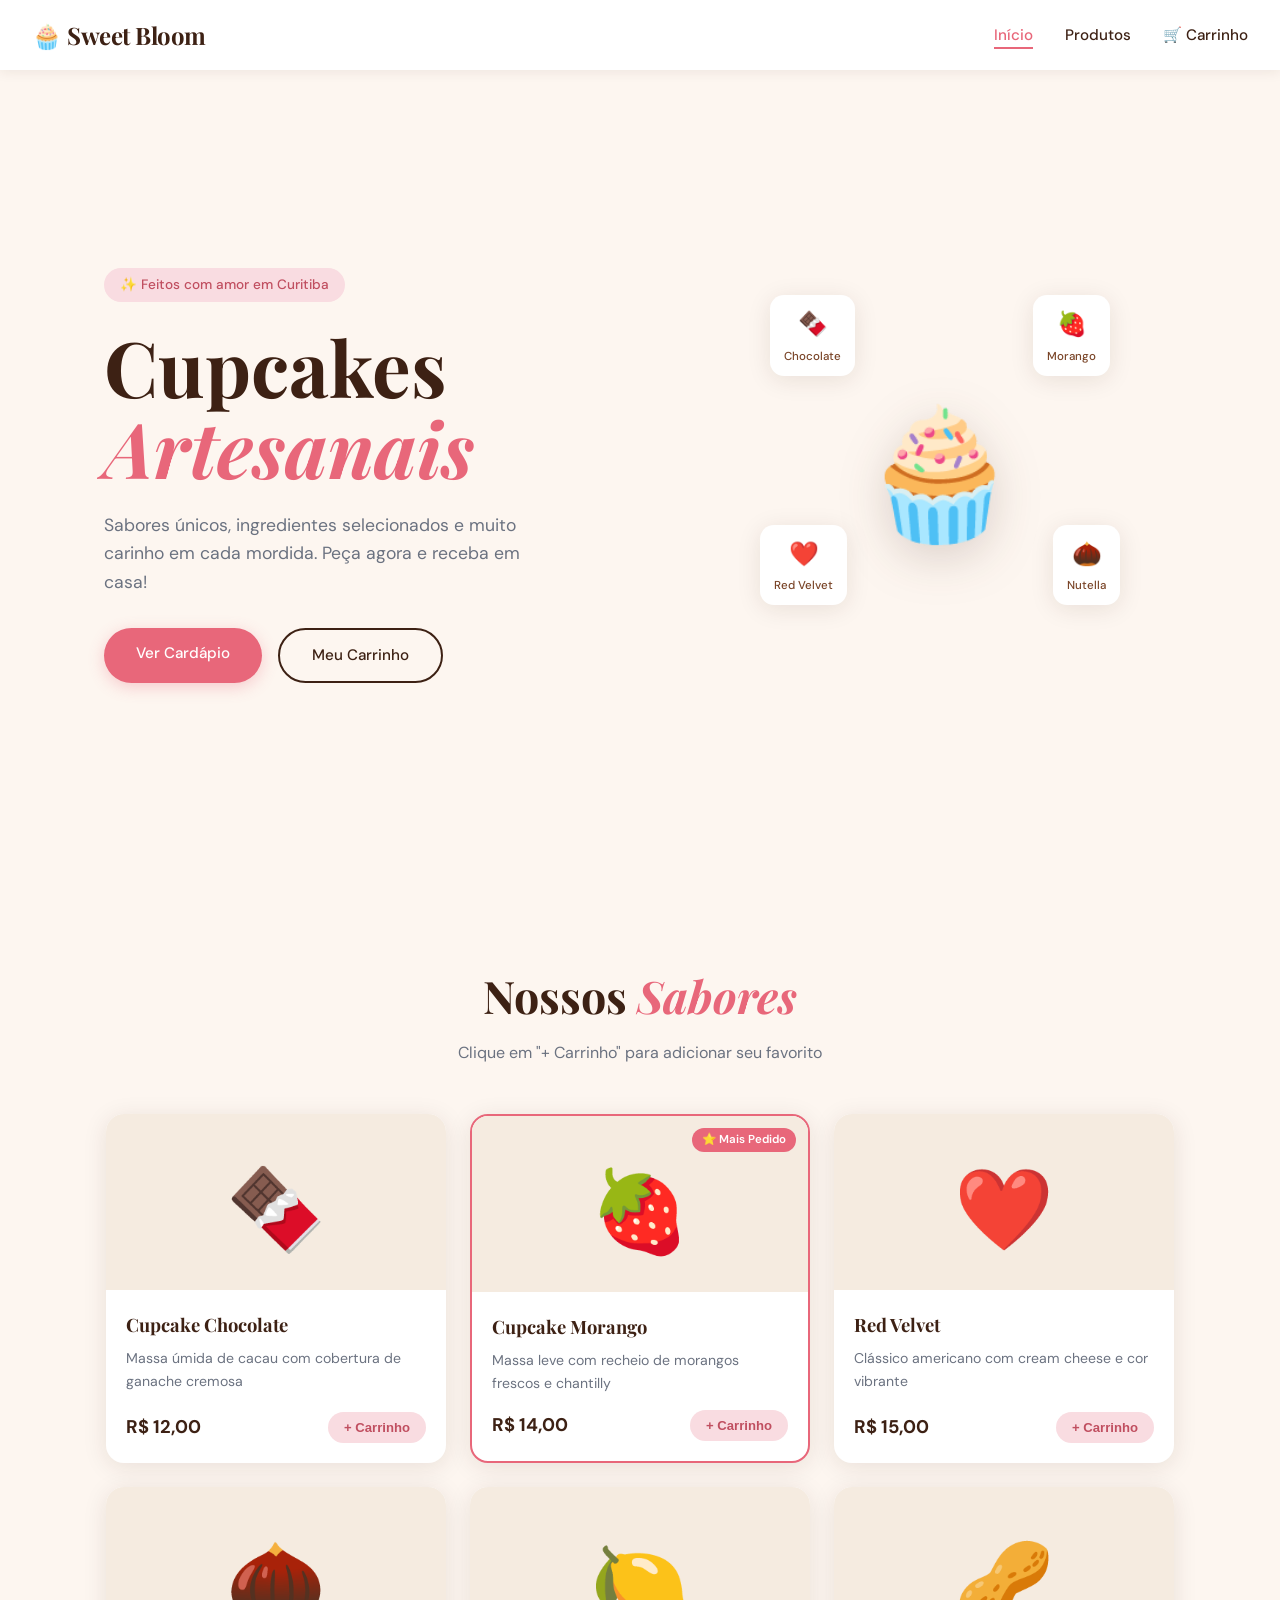
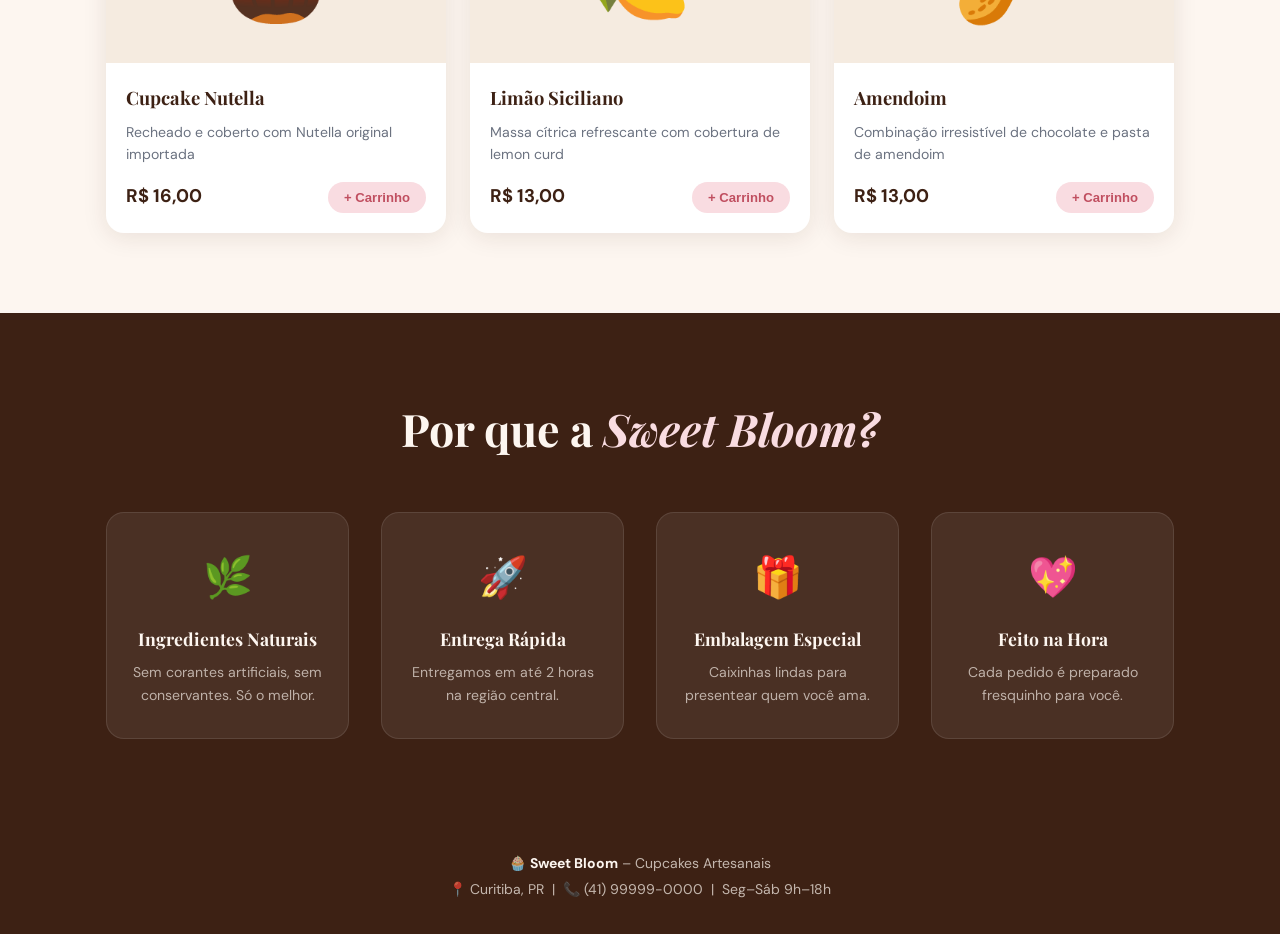
==== index.html @ 33aeae5c "cupcake-web first commit" ====
<!DOCTYPE html>
<html lang="pt-BR">
<head>
  <meta charset="UTF-8" />
  <meta name="viewport" content="width=device-width, initial-scale=1.0"/>
  <title>Sweet Bloom – Cupcakes Artesanais</title>
  <link rel="stylesheet" href="css/style.css" />
  <link href="https://fonts.googleapis.com/css2?family=Playfair+Display:ital,wght@0,400;0,700;1,400&family=DM+Sans:wght@300;400;500&display=swap" rel="stylesheet"/>
</head>
<body>

<nav class="navbar">
  <a href="index.html" class="logo">🧁 Sweet Bloom</a>
  <ul class="nav-links" id="navLinks">
    <li><a href="index.html" class="active">Início</a></li>
    <li><a href="produtos.html">Produtos</a></li>
    <li><a href="carrinho.html" class="cart-link">
      🛒 Carrinho <span class="cart-badge" id="cartCount">0</span>
    </a></li>
  </ul>
  <button class="menu-toggle" onclick="toggleMenu()">☰</button>
</nav>

<section class="hero">
  <div class="hero-content">
    <span class="hero-tag">✨ Feitos com amor em Curitiba</span>
    <h1>Cupcakes<br/><em>Artesanais</em></h1>
    <p>Sabores únicos, ingredientes selecionados e muito carinho em cada mordida. Peça agora e receba em casa!</p>
    <div class="hero-btns">
      <a href="produtos.html" class="btn-primary">Ver Cardápio</a>
      <a href="carrinho.html" class="btn-ghost">Meu Carrinho</a>
    </div>
  </div>
  <div class="hero-visual">
    <div class="cupcake-showcase">
      <div class="floating-card card1">🍫<span>Chocolate</span></div>
      <div class="floating-card card2">🍓<span>Morango</span></div>
      <div class="floating-card card3">❤️<span>Red Velvet</span></div>
      <div class="floating-card card4">🌰<span>Nutella</span></div>
      <div class="big-emoji">🧁</div>
    </div>
  </div>
</section>

<section class="section">
  <div class="container">
    <h2 class="section-title">Nossos <em>Sabores</em></h2>
    <p class="section-sub">Clique em "+ Carrinho" para adicionar seu favorito</p>
    <div class="products-grid">

      <div class="product-card">
        <div class="product-emoji">🍫</div>
        <div class="product-info">
          <h3>Cupcake Chocolate</h3>
          <p>Massa úmida de cacau com cobertura de ganache cremosa</p>
          <div class="product-footer">
            <span class="price">R$ 12,00</span>
            <button class="btn-add" onclick="addToCart('Cupcake Chocolate', 12)">+ Carrinho</button>
          </div>
        </div>
      </div>

      <div class="product-card featured">
        <span class="badge">⭐ Mais Pedido</span>
        <div class="product-emoji">🍓</div>
        <div class="product-info">
          <h3>Cupcake Morango</h3>
          <p>Massa leve com recheio de morangos frescos e chantilly</p>
          <div class="product-footer">
            <span class="price">R$ 14,00</span>
            <button class="btn-add" onclick="addToCart('Cupcake Morango', 14)">+ Carrinho</button>
          </div>
        </div>
      </div>

      <div class="product-card">
        <div class="product-emoji">❤️</div>
        <div class="product-info">
          <h3>Red Velvet</h3>
          <p>Clássico americano com cream cheese e cor vibrante</p>
          <div class="product-footer">
            <span class="price">R$ 15,00</span>
            <button class="btn-add" onclick="addToCart('Cupcake Red Velvet', 15)">+ Carrinho</button>
          </div>
        </div>
      </div>

      <div class="product-card">
        <div class="product-emoji">🌰</div>
        <div class="product-info">
          <h3>Cupcake Nutella</h3>
          <p>Recheado e coberto com Nutella original importada</p>
          <div class="product-footer">
            <span class="price">R$ 16,00</span>
            <button class="btn-add" onclick="addToCart('Cupcake Nutella', 16)">+ Carrinho</button>
          </div>
        </div>
      </div>

      <div class="product-card">
        <div class="product-emoji">🍋</div>
        <div class="product-info">
          <h3>Limão Siciliano</h3>
          <p>Massa cítrica refrescante com cobertura de lemon curd</p>
          <div class="product-footer">
            <span class="price">R$ 13,00</span>
            <button class="btn-add" onclick="addToCart('Cupcake Limão Siciliano', 13)">+ Carrinho</button>
          </div>
        </div>
      </div>

      <div class="product-card">
        <div class="product-emoji">🥜</div>
        <div class="product-info">
          <h3>Amendoim</h3>
          <p>Combinação irresistível de chocolate e pasta de amendoim</p>
          <div class="product-footer">
            <span class="price">R$ 13,00</span>
            <button class="btn-add" onclick="addToCart('Cupcake Amendoim', 13)">+ Carrinho</button>
          </div>
        </div>
      </div>

    </div>
  </div>
</section>

<section class="section section-dark">
  <div class="container">
    <h2 class="section-title light">Por que a <em>Sweet Bloom?</em></h2>
    <div class="features-grid">
      <div class="feature">
        <span class="feature-icon">🌿</span>
        <h4>Ingredientes Naturais</h4>
        <p>Sem corantes artificiais, sem conservantes. Só o melhor.</p>
      </div>
      <div class="feature">
        <span class="feature-icon">🚀</span>
        <h4>Entrega Rápida</h4>
        <p>Entregamos em até 2 horas na região central.</p>
      </div>
      <div class="feature">
        <span class="feature-icon">🎁</span>
        <h4>Embalagem Especial</h4>
        <p>Caixinhas lindas para presentear quem você ama.</p>
      </div>
      <div class="feature">
        <span class="feature-icon">💖</span>
        <h4>Feito na Hora</h4>
        <p>Cada pedido é preparado fresquinho para você.</p>
      </div>
    </div>
  </div>
</section>

<div class="toast" id="toast">✅ Produto adicionado ao carrinho!</div>

<footer class="footer">
  <p>🧁 <strong>Sweet Bloom</strong> – Cupcakes Artesanais</p>
  <p>📍 Curitiba, PR &nbsp;|&nbsp; 📞 (41) 99999-0000 &nbsp;|&nbsp; Seg–Sáb 9h–18h</p>
</footer>

<script src="js/script.js"></script>
</body>
</html>
---- css/style.css ----
/* ============================
   SWEET BLOOM – STYLESHEET
   ============================ */

:root {
  --pink:       #e8677a;
  --pink-light: #f9dce1;
  --pink-dark:  #c04f60;
  --brown:      #3d2114;
  --brown-mid:  #7a4528;
  --cream:      #fdf6f0;
  --cream-dark: #f5ebe0;
  --white:      #ffffff;
  --gray:       #6b7280;
  --gray-light: #f3f4f6;
  --shadow:     0 4px 24px rgba(61,33,20,0.10);
  --shadow-lg:  0 8px 40px rgba(61,33,20,0.16);
  --radius:     18px;
  --radius-sm:  10px;
  --transition: 0.25s ease;
}

*, *::before, *::after { box-sizing: border-box; margin: 0; padding: 0; }

html { scroll-behavior: smooth; }

body {
  font-family: 'DM Sans', sans-serif;
  background: var(--cream);
  color: var(--brown);
  line-height: 1.6;
}

/* ---- NAVBAR ---- */
.navbar {
  position: sticky; top: 0; z-index: 100;
  display: flex; align-items: center; justify-content: space-between;
  padding: 1rem 2rem;
  background: var(--white);
  box-shadow: 0 2px 12px rgba(61,33,20,0.08);
}

.logo {
  font-family: 'Playfair Display', serif;
  font-size: 1.5rem; font-weight: 700;
  color: var(--brown);
  text-decoration: none;
  letter-spacing: -0.5px;
}

.nav-links {
  list-style: none;
  display: flex; gap: 2rem; align-items: center;
}

.nav-links a {
  text-decoration: none;
  color: var(--brown);
  font-weight: 500;
  font-size: 0.95rem;
  transition: color var(--transition);
  position: relative;
}

.nav-links a::after {
  content: '';
  position: absolute; bottom: -4px; left: 0;
  width: 0; height: 2px;
  background: var(--pink);
  transition: width var(--transition);
}

.nav-links a:hover::after,
.nav-links a.active::after { width: 100%; }

.nav-links a.active { color: var(--pink); }

.cart-link { position: relative; }

.cart-badge {
  display: inline-flex; align-items: center; justify-content: center;
  background: var(--pink); color: white;
  border-radius: 50%; width: 20px; height: 20px;
  font-size: 0.7rem; font-weight: 700;
  margin-left: 4px;
}

.menu-toggle {
  display: none;
  background: none; border: none;
  font-size: 1.5rem; cursor: pointer;
  color: var(--brown);
}

/* ---- HERO ---- */
.hero {
  display: grid;
  grid-template-columns: 1fr 1fr;
  min-height: 90vh;
  padding: 4rem 2rem 4rem 4rem;
  max-width: 1200px;
  margin: 0 auto;
  align-items: center;
  gap: 2rem;
}

.hero-content { max-width: 520px; }

.hero-tag {
  display: inline-block;
  background: var(--pink-light);
  color: var(--pink-dark);
  padding: 0.4rem 1rem;
  border-radius: 100px;
  font-size: 0.85rem;
  font-weight: 500;
  margin-bottom: 1.5rem;
}

.hero-content h1 {
  font-family: 'Playfair Display', serif;
  font-size: clamp(3rem, 6vw, 5rem);
  line-height: 1.05;
  color: var(--brown);
  margin-bottom: 1.5rem;
}

.hero-content h1 em {
  font-style: italic;
  color: var(--pink);
}

.hero-content p {
  font-size: 1.1rem;
  color: var(--gray);
  margin-bottom: 2rem;
  max-width: 420px;
}

.hero-btns { display: flex; gap: 1rem; flex-wrap: wrap; }

/* ---- FLOATING CUPCAKE VISUAL ---- */
.hero-visual {
  display: flex; align-items: center; justify-content: center;
}

.cupcake-showcase {
  position: relative;
  width: 380px; height: 380px;
}

.big-emoji {
  position: absolute;
  top: 50%; left: 50%;
  transform: translate(-50%, -50%);
  font-size: 8rem;
  animation: float 3s ease-in-out infinite;
  filter: drop-shadow(0 12px 24px rgba(61,33,20,0.18));
}

.floating-card {
  position: absolute;
  display: flex; flex-direction: column;
  align-items: center; gap: 4px;
  background: white;
  border-radius: 14px;
  padding: 10px 14px;
  box-shadow: var(--shadow);
  font-size: 1.5rem;
  animation: float 3s ease-in-out infinite;
}

.floating-card span {
  font-size: 0.72rem;
  font-weight: 500;
  color: var(--brown-mid);
  white-space: nowrap;
}

.card1 { top: 10px; left: 20px; animation-delay: 0s; }
.card2 { top: 10px; right: 20px; animation-delay: 0.5s; }
.card3 { bottom: 60px; left: 10px; animation-delay: 1s; }
.card4 { bottom: 60px; right: 10px; animation-delay: 1.5s; }

@keyframes float {
  0%, 100% { transform: translateY(0); }
  50% { transform: translateY(-12px); }
}

/* ---- BUTTONS ---- */
.btn-primary {
  display: inline-block;
  background: var(--pink);
  color: white;
  padding: 0.85rem 2rem;
  border-radius: 100px;
  font-weight: 500;
  font-size: 0.95rem;
  text-decoration: none;
  border: none; cursor: pointer;
  transition: background var(--transition), transform var(--transition), box-shadow var(--transition);
  box-shadow: 0 4px 16px rgba(232,103,122,0.3);
}

.btn-primary:hover {
  background: var(--pink-dark);
  transform: translateY(-2px);
  box-shadow: 0 6px 24px rgba(232,103,122,0.4);
}

.btn-ghost {
  display: inline-block;
  background: transparent;
  color: var(--brown);
  padding: 0.85rem 2rem;
  border-radius: 100px;
  font-weight: 500;
  font-size: 0.95rem;
  text-decoration: none;
  border: 2px solid var(--brown);
  cursor: pointer;
  transition: all var(--transition);
}

.btn-ghost:hover {
  background: var(--brown);
  color: white;
}

.btn-add {
  background: var(--pink-light);
  color: var(--pink-dark);
  border: none; cursor: pointer;
  padding: 0.5rem 1rem;
  border-radius: 100px;
  font-weight: 600;
  font-size: 0.82rem;
  transition: all var(--transition);
  white-space: nowrap;
}

.btn-add:hover {
  background: var(--pink);
  color: white;
  transform: scale(1.05);
}

.btn-sm {
  background: var(--pink);
  color: white;
  border: none; cursor: pointer;
  padding: 0.4rem 0.9rem;
  border-radius: 100px;
  font-size: 0.8rem;
  font-weight: 500;
  transition: background var(--transition);
}
.btn-sm:hover { background: var(--pink-dark); }

.full-btn { width: 100%; text-align: center; }
.mt-sm { margin-top: 0.75rem; }

/* ---- SECTION ---- */
.section { padding: 5rem 1rem; }

.section-dark {
  background: var(--brown);
}

.container {
  max-width: 1100px;
  margin: 0 auto;
  padding: 0 1rem;
}

.section-title {
  font-family: 'Playfair Display', serif;
  font-size: clamp(2rem, 4vw, 2.8rem);
  text-align: center;
  margin-bottom: 0.5rem;
  color: var(--brown);
}

.section-title em { color: var(--pink); font-style: italic; }
.section-title.light { color: var(--cream); }
.section-title.light em { color: var(--pink-light); }

.section-sub {
  text-align: center;
  color: var(--gray);
  margin-bottom: 3rem;
  font-size: 1rem;
}

/* ---- PRODUCTS GRID ---- */
.products-grid {
  display: grid;
  grid-template-columns: repeat(auto-fill, minmax(280px, 1fr));
  gap: 1.5rem;
}

.product-card {
  background: white;
  border-radius: var(--radius);
  overflow: hidden;
  box-shadow: var(--shadow);
  transition: transform var(--transition), box-shadow var(--transition);
  display: flex; flex-direction: column;
  position: relative;
}

.product-card:hover {
  transform: translateY(-6px);
  box-shadow: var(--shadow-lg);
}

.product-card.featured {
  border: 2px solid var(--pink);
}

.product-emoji {
  font-size: 5rem;
  text-align: center;
  padding: 2rem 1rem 1rem;
  background: var(--cream-dark);
  display: block;
}

.product-info { padding: 1.25rem; flex: 1; display: flex; flex-direction: column; }

.product-info h3 {
  font-family: 'Playfair Display', serif;
  font-size: 1.15rem;
  margin-bottom: 0.5rem;
  color: var(--brown);
}

.product-info p {
  font-size: 0.88rem;
  color: var(--gray);
  flex: 1;
  margin-bottom: 1rem;
}

.product-footer {
  display: flex; align-items: center; justify-content: space-between;
  margin-top: auto;
}

.price {
  font-weight: 700;
  font-size: 1.15rem;
  color: var(--brown);
}

.badge {
  position: absolute;
  top: 12px; right: 12px;
  background: var(--pink);
  color: white;
  font-size: 0.72rem;
  font-weight: 600;
  padding: 3px 10px;
  border-radius: 100px;
}

/* ---- FEATURES ---- */
.features-grid {
  display: grid;
  grid-template-columns: repeat(auto-fill, minmax(220px, 1fr));
  gap: 2rem;
  margin-top: 3rem;
}

.feature {
  text-align: center;
  padding: 2rem 1.5rem;
  background: rgba(255,255,255,0.07);
  border-radius: var(--radius);
  border: 1px solid rgba(255,255,255,0.1);
}

.feature-icon { font-size: 2.5rem; display: block; margin-bottom: 1rem; }

.feature h4 {
  font-family: 'Playfair Display', serif;
  color: var(--cream);
  margin-bottom: 0.5rem;
  font-size: 1.1rem;
}

.feature p { color: rgba(253,246,240,0.65); font-size: 0.88rem; }

/* ---- PAGE HEADER ---- */
.page-header {
  background: linear-gradient(135deg, var(--brown) 0%, var(--brown-mid) 100%);
  padding: 4rem 2rem;
  text-align: center;
}

.page-header h1 {
  font-family: 'Playfair Display', serif;
  font-size: clamp(2.2rem, 5vw, 3.5rem);
  color: white;
  margin-bottom: 0.5rem;
}

.page-header h1 em { color: var(--pink-light); }

.page-header p { color: rgba(253,246,240,0.7); font-size: 1rem; }

/* ---- PRODUCTS DETAIL ---- */
.products-detail-grid {
  display: grid;
  grid-template-columns: repeat(auto-fill, minmax(320px, 1fr));
  gap: 2rem;
  margin-bottom: 5rem;
}

.product-detail-card {
  background: white;
  border-radius: var(--radius);
  overflow: hidden;
  box-shadow: var(--shadow);
  transition: transform var(--transition), box-shadow var(--transition);
  position: relative;
}

.product-detail-card:hover {
  transform: translateY(-4px);
  box-shadow: var(--shadow-lg);
}

.product-detail-card.featured-card {
  border: 2px solid var(--pink);
}

.product-detail-emoji {
  font-size: 6rem;
  text-align: center;
  padding: 2.5rem 1rem 1.5rem;
  background: linear-gradient(180deg, var(--cream-dark) 0%, var(--cream) 100%);
}

.product-detail-body { padding: 1.5rem; }

.product-detail-header {
  display: flex; align-items: flex-start; justify-content: space-between;
  gap: 1rem; margin-bottom: 0.75rem;
}

.product-detail-header h2 {
  font-family: 'Playfair Display', serif;
  font-size: 1.25rem;
  color: var(--brown);
}

.price-big {
  font-size: 1.3rem;
  font-weight: 700;
  color: var(--pink);
  white-space: nowrap;
}

.product-detail-desc {
  color: var(--gray);
  font-size: 0.9rem;
  margin-bottom: 1.25rem;
  line-height: 1.7;
}

.ingredients {
  list-style: none;
  display: flex; flex-wrap: wrap; gap: 0.5rem;
  margin-bottom: 1.5rem;
}

.ingredients li {
  background: var(--gray-light);
  border-radius: 100px;
  padding: 0.3rem 0.8rem;
  font-size: 0.78rem;
  color: var(--brown-mid);
  font-weight: 500;
}

/* ---- PRICE TABLE ---- */
.price-table-wrapper { margin-top: 1rem; }

.price-table {
  width: 100%;
  border-collapse: collapse;
  background: white;
  border-radius: var(--radius);
  overflow: hidden;
  box-shadow: var(--shadow);
}

.price-table thead {
  background: var(--brown);
  color: white;
}

.price-table th {
  padding: 1rem 1.25rem;
  text-align: left;
  font-size: 0.9rem;
  font-weight: 500;
}

.price-table td {
  padding: 0.9rem 1.25rem;
  border-bottom: 1px solid var(--gray-light);
  font-size: 0.9rem;
  color: var(--brown);
}

.price-table tr:last-child td { border-bottom: none; }

.price-table tr:hover td { background: var(--cream); }

/* ---- CART ---- */
.cart-layout {
  display: grid;
  grid-template-columns: 1fr 340px;
  gap: 2rem;
  align-items: start;
}

.cart-item {
  display: flex;
  align-items: center;
  gap: 0.75rem;
  background: white;
  border-radius: var(--radius-sm);
  padding: 1rem 1.25rem;
  margin-bottom: 1rem;
  box-shadow: var(--shadow);
  animation: slideIn 0.3s ease;
  flex-wrap: wrap;
}

.cart-controls {
  display: flex;
  align-items: center;
  gap: 0.75rem;
  margin-left: auto;
  flex-wrap: nowrap;
}

@keyframes slideIn {
  from { opacity: 0; transform: translateX(-16px); }
  to   { opacity: 1; transform: translateX(0); }
}

.cart-item-emoji { font-size: 2.5rem; }

.cart-item-info { flex: 1; }

.cart-item-info h4 {
  font-family: 'Playfair Display', serif;
  font-size: 1rem;
  color: var(--brown);
  margin-bottom: 2px;
}

.cart-item-info span {
  font-size: 0.85rem;
  color: var(--gray);
}

.cart-qty {
  display: flex; align-items: center; gap: 0.5rem;
}

.qty-btn {
  width: 30px; height: 30px;
  border-radius: 50%;
  border: 2px solid var(--pink-light);
  background: white;
  color: var(--pink-dark);
  font-size: 1rem; font-weight: 700;
  cursor: pointer;
  display: flex; align-items: center; justify-content: center;
  transition: all var(--transition);
}

.qty-btn:hover {
  background: var(--pink);
  color: white;
  border-color: var(--pink);
}

.cart-qty span {
  font-weight: 700;
  font-size: 1rem;
  color: var(--brown);
  min-width: 24px;
  text-align: center;
}

.cart-item-price {
  font-weight: 700;
  font-size: 1rem;
  color: var(--brown);
  min-width: 70px;
  text-align: right;
}

.remove-btn {
  background: none; border: none;
  cursor: pointer; font-size: 1.2rem;
  opacity: 0.4;
  transition: opacity var(--transition);
  padding: 4px;
}
.remove-btn:hover { opacity: 1; }

/* CART SUMMARY */
.cart-summary {
  background: white;
  border-radius: var(--radius);
  padding: 2rem;
  box-shadow: var(--shadow);
  position: sticky; top: 90px;
}

.cart-summary h3 {
  font-family: 'Playfair Display', serif;
  font-size: 1.3rem;
  margin-bottom: 1.5rem;
  color: var(--brown);
  padding-bottom: 1rem;
  border-bottom: 1px solid var(--gray-light);
}

.summary-lines { margin-bottom: 1.5rem; }

.summary-line {
  display: flex; justify-content: space-between;
  padding: 0.5rem 0;
  font-size: 0.9rem;
  color: var(--gray);
}

.total-line {
  border-top: 2px solid var(--pink-light);
  margin-top: 0.5rem;
  padding-top: 1rem !important;
  font-weight: 700;
  font-size: 1.1rem !important;
  color: var(--brown) !important;
}

/* CART EMPTY */
.cart-empty {
  text-align: center;
  padding: 4rem 2rem;
  background: white;
  border-radius: var(--radius);
  box-shadow: var(--shadow);
}

.empty-icon { font-size: 4rem; margin-bottom: 1rem; }
.cart-empty h3 {
  font-family: 'Playfair Display', serif;
  font-size: 1.5rem;
  margin-bottom: 0.5rem;
  color: var(--brown);
}
.cart-empty p { color: var(--gray); margin-bottom: 1.5rem; }

/* ---- CHECKOUT ---- */
.checkout-layout {
  display: grid;
  grid-template-columns: 1fr 340px;
  gap: 2rem;
  align-items: start;
}

.form-section {
  background: white;
  border-radius: var(--radius);
  padding: 2rem;
  box-shadow: var(--shadow);
  margin-bottom: 1.5rem;
}

.form-section h3 {
  font-family: 'Playfair Display', serif;
  font-size: 1.2rem;
  color: var(--brown);
  margin-bottom: 1.5rem;
  padding-bottom: 0.75rem;
  border-bottom: 1px solid var(--gray-light);
}

.form-group { margin-bottom: 1.25rem; }

.form-group label {
  display: block;
  font-size: 0.875rem;
  font-weight: 500;
  color: var(--brown);
  margin-bottom: 0.5rem;
}

.form-group input,
.form-group textarea {
  width: 100%;
  padding: 0.8rem 1rem;
  border: 2px solid var(--gray-light);
  border-radius: var(--radius-sm);
  font-size: 0.95rem;
  font-family: 'DM Sans', sans-serif;
  color: var(--brown);
  background: var(--cream);
  transition: border-color var(--transition);
  outline: none;
}

.form-group input:focus,
.form-group textarea:focus {
  border-color: var(--pink);
  background: white;
}

.form-row {
  display: grid;
  grid-template-columns: 1fr 1fr;
  gap: 1rem;
}

/* PAYMENT OPTIONS */
.payment-options {
  display: grid;
  grid-template-columns: 1fr 1fr;
  gap: 0.75rem;
}

.payment-option { cursor: pointer; }

.payment-option input[type="radio"] { display: none; }

.payment-label {
  display: flex; flex-direction: column; align-items: center;
  gap: 4px;
  padding: 1rem;
  border: 2px solid var(--gray-light);
  border-radius: var(--radius-sm);
  text-align: center;
  transition: all var(--transition);
  cursor: pointer;
}

.payment-option input:checked + .payment-label {
  border-color: var(--pink);
  background: var(--pink-light);
}

.pay-icon { font-size: 1.6rem; }
.payment-label > span:nth-child(2) { font-weight: 600; font-size: 0.88rem; color: var(--brown); }
.pay-desc { font-size: 0.72rem; color: var(--gray); }

.btn-confirm {
  margin-top: 0.5rem;
  font-size: 1.05rem;
  padding: 1.1rem 2rem;
}

/* CHECKOUT SIDEBAR */
.order-summary-sidebar {
  background: white;
  border-radius: var(--radius);
  padding: 2rem;
  box-shadow: var(--shadow);
  position: sticky; top: 90px;
}

.order-summary-sidebar h3 {
  font-family: 'Playfair Display', serif;
  font-size: 1.2rem;
  color: var(--brown);
  margin-bottom: 1.5rem;
  padding-bottom: 0.75rem;
  border-bottom: 1px solid var(--gray-light);
}

.checkout-item-row {
  display: flex; justify-content: space-between; align-items: center;
  padding: 0.6rem 0;
  border-bottom: 1px solid var(--gray-light);
  font-size: 0.875rem;
}

.checkout-item-row:last-child { border: none; }

/* ---- SUCCESS MODAL ---- */
.modal-overlay {
  position: fixed; inset: 0;
  background: rgba(61,33,20,0.6);
  display: flex; align-items: center; justify-content: center;
  z-index: 999;
  padding: 1rem;
  backdrop-filter: blur(4px);
}

.modal {
  background: white;
  border-radius: var(--radius);
  padding: 3rem 2.5rem;
  text-align: center;
  max-width: 460px;
  width: 100%;
  box-shadow: var(--shadow-lg);
  animation: popIn 0.4s cubic-bezier(0.34, 1.56, 0.64, 1);
}

@keyframes popIn {
  from { opacity: 0; transform: scale(0.85); }
  to   { opacity: 1; transform: scale(1); }
}

.modal-icon { font-size: 4rem; margin-bottom: 1rem; }

.modal h2 {
  font-family: 'Playfair Display', serif;
  font-size: 2rem; color: var(--brown);
  margin-bottom: 1rem;
}

.modal p { color: var(--gray); margin-bottom: 1.5rem; }

.modal-details {
  background: var(--cream);
  border-radius: var(--radius-sm);
  padding: 1rem;
  margin-bottom: 2rem;
  text-align: left;
  font-size: 0.875rem;
  color: var(--brown);
}

.modal-details p { margin-bottom: 0.25rem; color: var(--brown); }

/* ---- TOAST ---- */
.toast {
  position: fixed; bottom: 2rem; right: 2rem;
  background: var(--brown);
  color: white;
  padding: 0.9rem 1.5rem;
  border-radius: 100px;
  font-size: 0.9rem;
  font-weight: 500;
  z-index: 500;
  transform: translateY(100px);
  opacity: 0;
  transition: all 0.3s cubic-bezier(0.34, 1.56, 0.64, 1);
  box-shadow: var(--shadow-lg);
}

.toast.show {
  transform: translateY(0);
  opacity: 1;
}

/* ---- FOOTER ---- */
.footer {
  background: var(--brown);
  color: rgba(253,246,240,0.7);
  text-align: center;
  padding: 2rem 1rem;
  font-size: 0.875rem;
  line-height: 1.8;
}

.footer strong { color: var(--cream); }

/* ============================
   RESPONSIVE — mobile-first fixes
   ============================ */

/* Fix iOS input zoom (font-size must be ≥16px on inputs) */
.form-group input,
.form-group textarea,
select {
  font-size: 16px !important;
}

/* Prevent horizontal overflow on all screens */
html, body {
  overflow-x: hidden;
  max-width: 100%;
}

img, video, iframe, table {
  max-width: 100%;
}

/* ---- TABLET (≤900px) ---- */
@media (max-width: 900px) {
  /* Hero: stack vertically */
  .hero {
    grid-template-columns: 1fr;
    padding: 2.5rem 1.25rem;
    text-align: center;
    min-height: auto;
    gap: 1.5rem;
  }
  .hero-content { max-width: 100%; }
  .hero-content p { max-width: 100%; }
  .hero-btns { justify-content: center; }
  .hero-visual { justify-content: center; }
  .cupcake-showcase { width: 280px; height: 280px; }
  .big-emoji { font-size: 5.5rem; }

  /* Section spacing */
  .section { padding: 3.5rem 1rem; }
  .page-header { padding: 2.5rem 1.25rem; }

  /* Grids: single column */
  .cart-layout,
  .checkout-layout {
    grid-template-columns: 1fr;
  }

  /* Sticky → static on small screens */
  .cart-summary,
  .order-summary-sidebar {
    position: static;
  }

  /* Checkout: sidebar moves below form */
  .order-summary-sidebar {
    order: -1; /* show summary ABOVE form on tablet */
  }

  /* Payment grid stays 2 col on tablet */
  .payment-options { grid-template-columns: 1fr 1fr; }

  /* Products detail: 1 col */
  .products-detail-grid {
    grid-template-columns: 1fr;
  }
}

/* ---- MOBILE (≤640px) ---- */
@media (max-width: 640px) {
  /* Navbar: hamburger */
  .nav-links {
    display: none;
    position: absolute;
    top: 100%; left: 0; right: 0;
    background: white;
    flex-direction: column;
    padding: 1rem 1.5rem 1.5rem;
    box-shadow: 0 8px 24px rgba(61,33,20,0.12);
    gap: 0.75rem;
    z-index: 200;
  }
  .nav-links.open { display: flex; }
  .menu-toggle { display: block; }
  .navbar { padding: 0.85rem 1.25rem; position: relative; }

  /* Hero */
  .hero {
    padding: 2rem 1rem;
    gap: 1rem;
  }
  .hero-content h1 { font-size: 2.8rem; }
  .hero-tag { font-size: 0.78rem; }
  .hero-content p { font-size: 0.95rem; }
  .hero-btns {
    flex-direction: column;
    align-items: center;
    gap: 0.75rem;
  }
  .hero-btns .btn-primary,
  .hero-btns .btn-ghost {
    width: 100%;
    max-width: 280px;
    text-align: center;
  }
  .cupcake-showcase { width: 220px; height: 220px; }
  .big-emoji { font-size: 4.5rem; }
  .floating-card { display: none; }

  /* Section */
  .section { padding: 2.5rem 0.75rem; }
  .section-title { font-size: 1.8rem; }
  .page-header { padding: 2rem 1rem; }

  /* Products grid: 1 col on very small screens */
  .products-grid {
    grid-template-columns: 1fr;
  }
  .products-detail-grid {
    grid-template-columns: 1fr;
  }

  /* Features grid: 1 col */
  .features-grid {
    grid-template-columns: 1fr;
    gap: 1rem;
    margin-top: 2rem;
  }

  /* Cart items: wrap on small screens */
  .cart-item {
    gap: 0.5rem;
    padding: 0.85rem 0.9rem;
  }
  .cart-item-emoji { font-size: 2rem; }
  .cart-item-info {
    flex: 1;
    min-width: 0; /* allow text to truncate */
  }
  .cart-item-info h4 {
    font-size: 0.9rem;
    white-space: nowrap;
    overflow: hidden;
    text-overflow: ellipsis;
  }
  .cart-controls {
    width: 100%;
    justify-content: space-between;
  }

  /* Cart summary */
  .cart-summary { padding: 1.25rem; }

  /* Price table: hide description col, make scrollable */
  .price-table-wrapper { overflow-x: auto; -webkit-overflow-scrolling: touch; }
  .price-table th:nth-child(2),
  .price-table td:nth-child(2) { display: none; }
  .price-table th, .price-table td { padding: 0.75rem 0.9rem; }

  /* Checkout form */
  .form-section { padding: 1.25rem; }
  .form-row { grid-template-columns: 1fr; }
  .payment-options { grid-template-columns: 1fr 1fr; }
  .checkout-layout { gap: 1rem; }
  .order-summary-sidebar { padding: 1.25rem; order: -1; }

  /* Modal */
  .modal { padding: 2rem 1.25rem; }
  .modal h2 { font-size: 1.6rem; }

  /* Toast: full-width at bottom */
  .toast {
    left: 1rem; right: 1rem;
    bottom: 1rem;
    text-align: center;
    border-radius: var(--radius-sm);
  }

  /* Buttons: easier to tap */
  .btn-add {
    padding: 0.6rem 1rem;
    font-size: 0.85rem;
  }
  .qty-btn { width: 36px; height: 36px; }
}

/* ---- VERY SMALL (≤380px) ---- */
@media (max-width: 380px) {
  .logo { font-size: 1.2rem; }
  .hero-content h1 { font-size: 2.2rem; }
  .payment-options { grid-template-columns: 1fr; }
  .product-footer {
    flex-direction: column;
    align-items: flex-start;
    gap: 0.5rem;
  }
  .btn-add { width: 100%; text-align: center; }
}
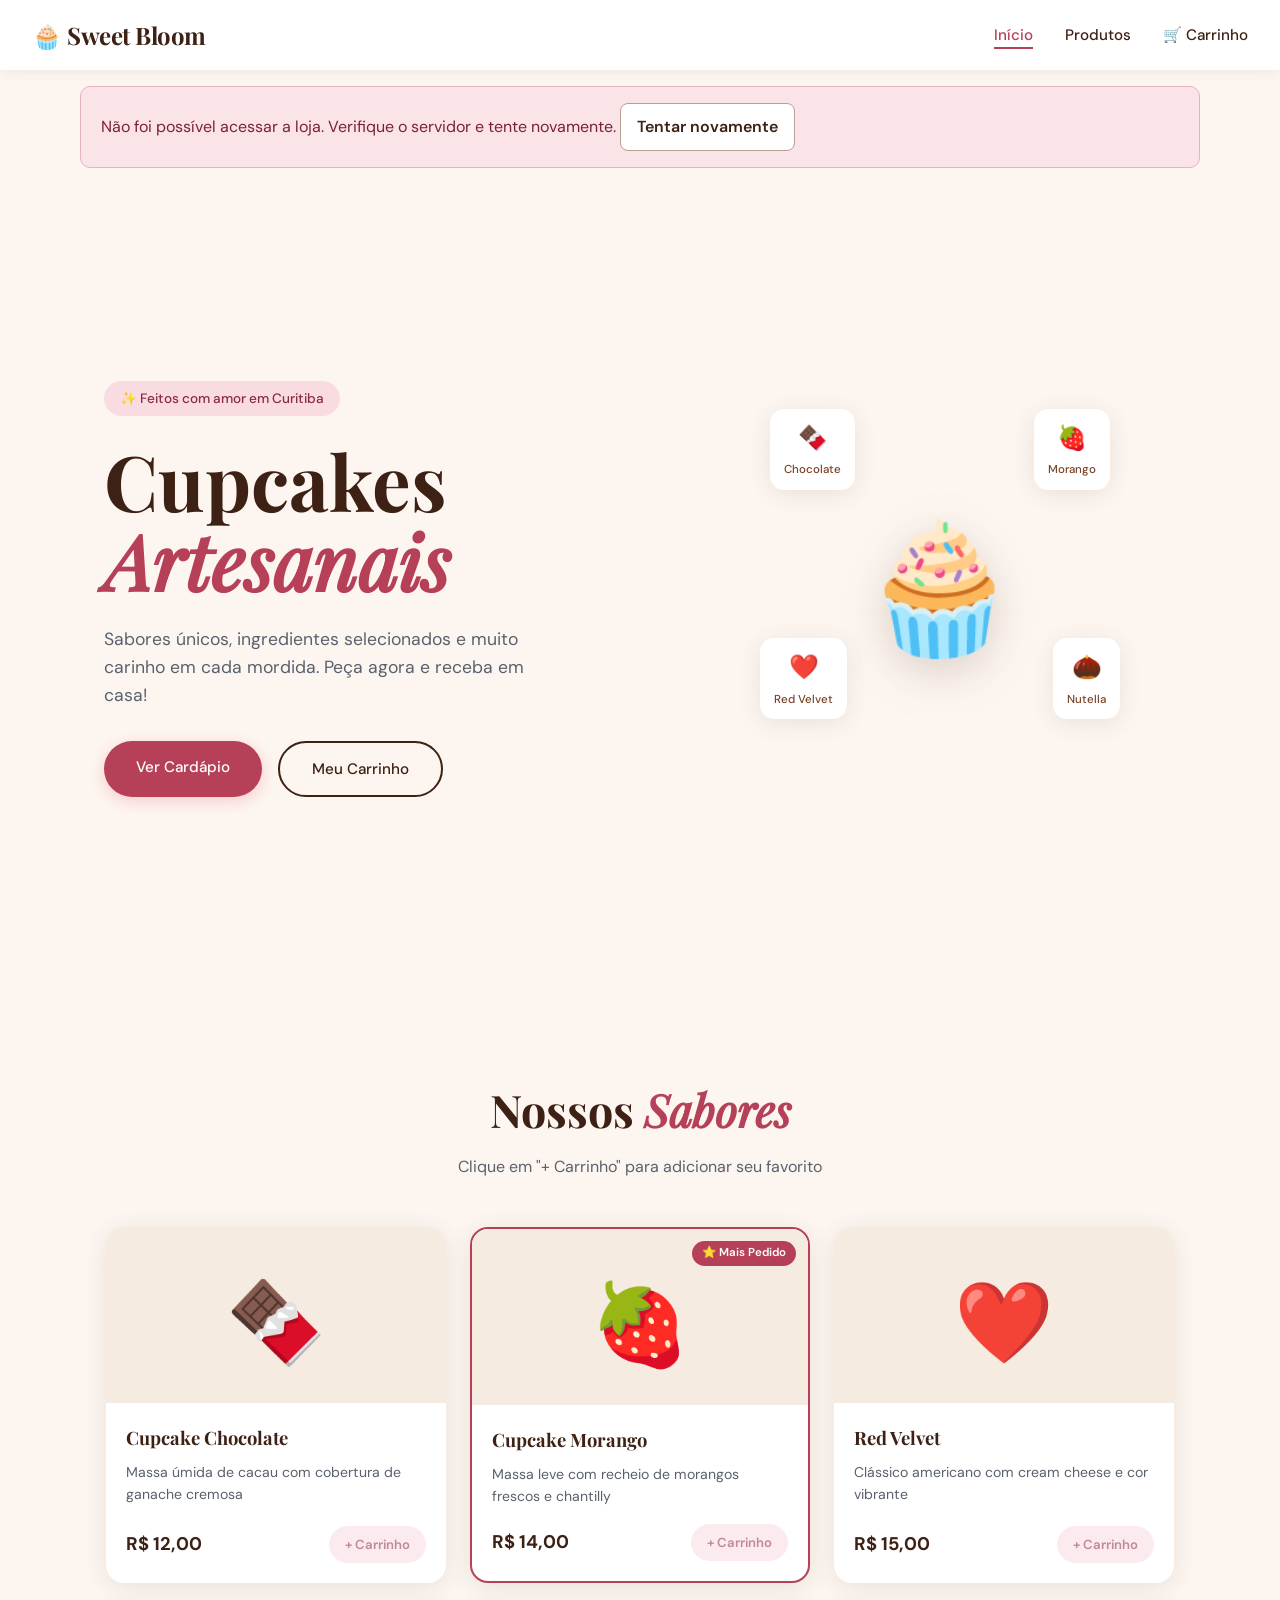
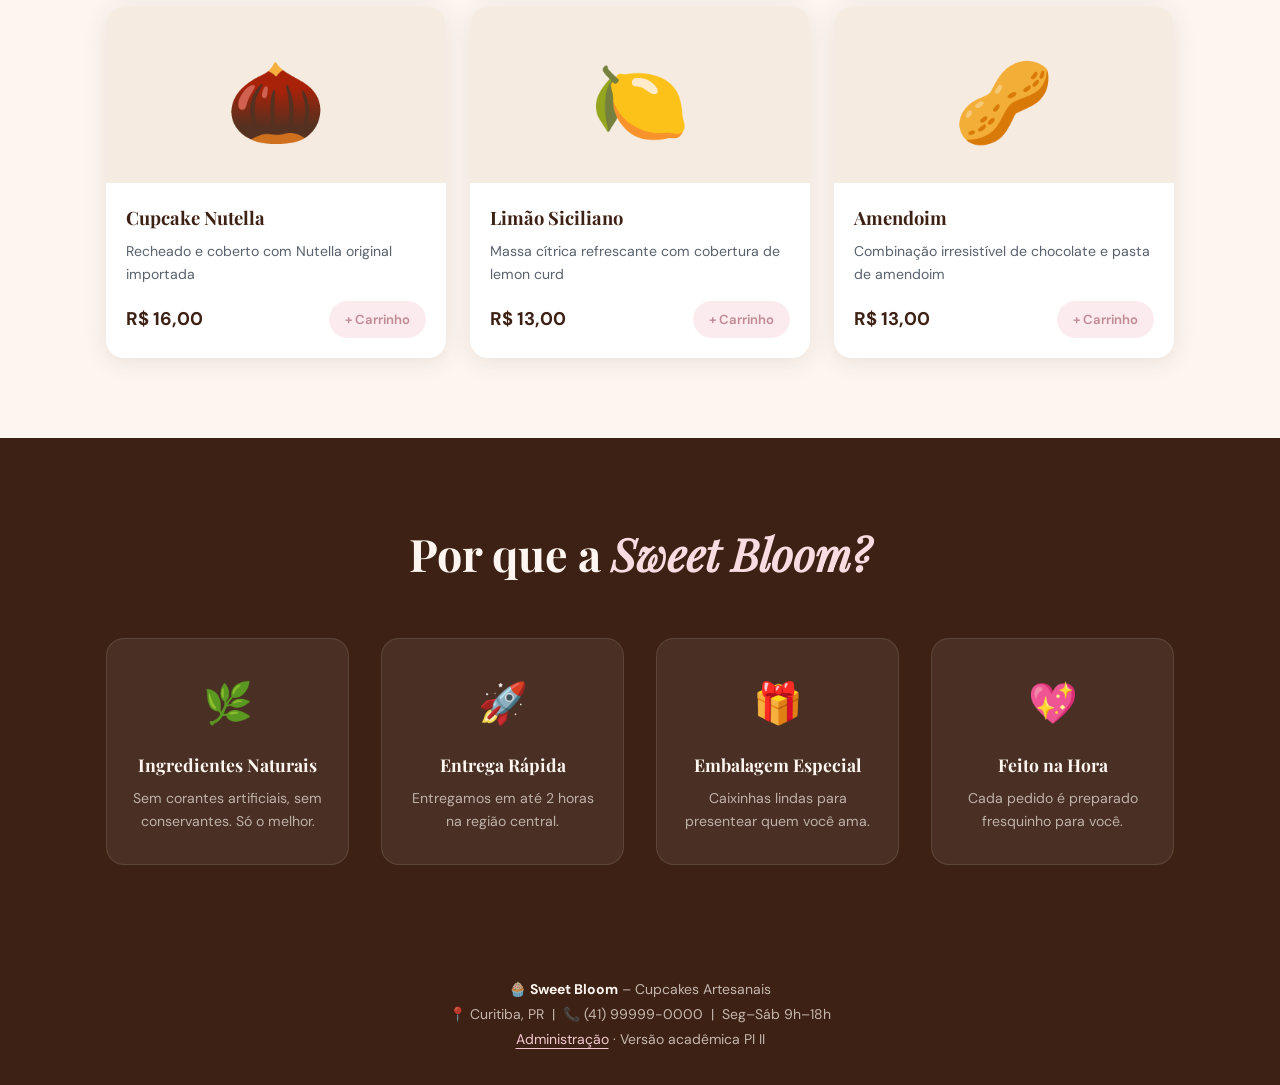
==== commit 2af1fcb3: "feat: evolve Sweet Bloom for PI II with Python orders, SQLite, admin and documentation" ====
--- a/index.html
+++ b/index.html
@@ -4,8 +4,8 @@
   <meta charset="UTF-8" />
   <meta name="viewport" content="width=device-width, initial-scale=1.0"/>
   <title>Sweet Bloom – Cupcakes Artesanais</title>
-  <link rel="stylesheet" href="css/style.css" />
-  <link href="https://fonts.googleapis.com/css2?family=Playfair+Display:ital,wght@0,400;0,700;1,400&family=DM+Sans:wght@300;400;500&display=swap" rel="stylesheet"/>
+  <link rel="stylesheet" href="css/style.css?v=pi2" />
+  <link rel="stylesheet" href="css/pi2.css?v=1" />
 </head>
 <body>
 
@@ -18,7 +18,7 @@
       🛒 Carrinho <span class="cart-badge" id="cartCount">0</span>
     </a></li>
   </ul>
-  <button class="menu-toggle" onclick="toggleMenu()">☰</button>
+  <button class="menu-toggle" type="button" onclick="toggleMenu()" aria-label="Abrir menu" aria-controls="navLinks" aria-expanded="false">Menu</button>
 </nav>
 
 <section class="hero">
@@ -55,7 +55,7 @@
           <p>Massa úmida de cacau com cobertura de ganache cremosa</p>
           <div class="product-footer">
             <span class="price">R$ 12,00</span>
-            <button class="btn-add" onclick="addToCart('Cupcake Chocolate', 12)">+ Carrinho</button>
+            <button class="btn-add" data-product-name="Cupcake Chocolate" onclick="addToCart('Cupcake Chocolate')">+ Carrinho</button>
           </div>
         </div>
       </div>
@@ -68,7 +68,7 @@
           <p>Massa leve com recheio de morangos frescos e chantilly</p>
           <div class="product-footer">
             <span class="price">R$ 14,00</span>
-            <button class="btn-add" onclick="addToCart('Cupcake Morango', 14)">+ Carrinho</button>
+            <button class="btn-add" data-product-name="Cupcake Morango" onclick="addToCart('Cupcake Morango')">+ Carrinho</button>
           </div>
         </div>
       </div>
@@ -80,7 +80,7 @@
           <p>Clássico americano com cream cheese e cor vibrante</p>
           <div class="product-footer">
             <span class="price">R$ 15,00</span>
-            <button class="btn-add" onclick="addToCart('Cupcake Red Velvet', 15)">+ Carrinho</button>
+            <button class="btn-add" data-product-name="Cupcake Red Velvet" onclick="addToCart('Cupcake Red Velvet')">+ Carrinho</button>
           </div>
         </div>
       </div>
@@ -92,7 +92,7 @@
           <p>Recheado e coberto com Nutella original importada</p>
           <div class="product-footer">
             <span class="price">R$ 16,00</span>
-            <button class="btn-add" onclick="addToCart('Cupcake Nutella', 16)">+ Carrinho</button>
+            <button class="btn-add" data-product-name="Cupcake Nutella" onclick="addToCart('Cupcake Nutella')">+ Carrinho</button>
           </div>
         </div>
       </div>
@@ -104,7 +104,7 @@
           <p>Massa cítrica refrescante com cobertura de lemon curd</p>
           <div class="product-footer">
             <span class="price">R$ 13,00</span>
-            <button class="btn-add" onclick="addToCart('Cupcake Limão Siciliano', 13)">+ Carrinho</button>
+            <button class="btn-add" data-product-name="Cupcake Limão Siciliano" onclick="addToCart('Cupcake Limão Siciliano')">+ Carrinho</button>
           </div>
         </div>
       </div>
@@ -116,7 +116,7 @@
           <p>Combinação irresistível de chocolate e pasta de amendoim</p>
           <div class="product-footer">
             <span class="price">R$ 13,00</span>
-            <button class="btn-add" onclick="addToCart('Cupcake Amendoim', 13)">+ Carrinho</button>
+            <button class="btn-add" data-product-name="Cupcake Amendoim" onclick="addToCart('Cupcake Amendoim')">+ Carrinho</button>
           </div>
         </div>
       </div>
@@ -153,13 +153,14 @@
   </div>
 </section>
 
-<div class="toast" id="toast">✅ Produto adicionado ao carrinho!</div>
+<div class="toast" id="toast" role="status" aria-live="polite">✅ Produto adicionado ao carrinho!</div>
 
 <footer class="footer">
   <p>🧁 <strong>Sweet Bloom</strong> – Cupcakes Artesanais</p>
   <p>📍 Curitiba, PR &nbsp;|&nbsp; 📞 (41) 99999-0000 &nbsp;|&nbsp; Seg–Sáb 9h–18h</p>
+<p><a href="admin.html" class="admin-access">Administração</a> · Versão acadêmica PI II</p>
 </footer>
 
-<script src="js/script.js"></script>
+<script src="js/script.js?v=pi2"></script>
 </body>
 </html>
--- a/css/pi2.css
+++ b/css/pi2.css
@@ -0,0 +1,123 @@
+@import url('fonts.css');
+/* Extensão funcional do sistema visual original Sweet Bloom. */
+:root { --pink:#b64058; --pink-dark:#8c2b40; --gray:#59616d; }
+[hidden] { display:none !important; }
+button,input,select,textarea { font:inherit; }
+button:disabled,.btn-primary:disabled { opacity:.55; cursor:not-allowed; transform:none; }
+:focus-visible { outline:3px solid #8c2b40; outline-offset:4px; }
+::selection { background:var(--pink-light); color:var(--brown); }
+input,textarea { caret-color:var(--pink-dark); }
+input,select,textarea { max-width:100%; min-width:0; }
+.skip-link { position:fixed; top:-100px; left:16px; z-index:500; padding:12px 20px; background:var(--brown); color:white; border-radius:8px; }
+.skip-link:focus { top:12px; }
+.skip-link:not(:focus) { width:1px; height:1px; padding:0; overflow:hidden; clip-path:inset(50%); }
+.footer .admin-access { color:#f4c8d0; text-underline-offset:4px; }
+.sr-only { position:absolute; width:1px; height:1px; overflow:hidden; clip-path:inset(50%); white-space:nowrap; }
+.btn-secondary { border:1px solid #bd9e94; color:var(--brown); background:white; border-radius:8px; padding:10px 16px; min-height:44px; cursor:pointer; font-weight:600; }
+.btn-secondary:hover { background:var(--cream-dark); }
+.text-link { display:inline-block; color:var(--pink-dark); text-underline-offset:4px; margin-top:12px; }
+.service-message,.inline-error { padding:16px 20px; background:#fae4e7; color:#7d2036; border:1px solid #e9b3bd; border-radius:10px; margin:16px auto; overflow-wrap:anywhere; }
+.service-message { max-width:1120px; }
+.notice-success { background:#e9f3eb; border-color:#a9cbb0; color:#245a35; }
+.field-help { color:var(--gray); font-size:14px; margin:10px 0 18px; line-height:1.6; }
+.form-group label span { font-weight:400; color:var(--gray); }
+.form-section h2 { font-family:'Playfair Display',Georgia,serif; font-size:22px; margin-bottom:20px; }
+.payment-fieldset { border:0; min-width:0; }
+.payment-label strong { font-size:16px; }
+.pay-desc { font-size:13px; color:var(--gray); }
+.payment-option { min-width:0; }
+.payment-option:focus-within { outline:3px solid var(--pink-dark); outline-offset:3px; }
+.payment-option input[type="radio"] { display:block; position:absolute; width:1px; height:1px; opacity:0; accent-color:var(--pink-dark); }
+.checkout-form-wrapper,.order-summary-sidebar,.cart-items-wrapper { min-width:0; }
+.order-summary-sidebar h2 { font-family:'Playfair Display',Georgia,serif; font-size:23px; margin-bottom:24px; }
+.checkout-item-row { gap:12px; align-items:start; }
+.checkout-item-row span:first-child { overflow-wrap:anywhere; }
+.checkout-item-row span:last-child { white-space:nowrap; }
+.receipt { max-width:680px; margin:0 auto; padding:36px; background:white; border:1px solid #dfc8bf; border-radius:16px; }
+.receipt > svg { color:#387447; margin-bottom:12px; }
+.receipt h2 { font-family:'Playfair Display',Georgia,serif; font-size:30px; margin-bottom:20px; }
+.receipt p { margin:10px 0; overflow-wrap:anywhere; }
+.receipt .btn-primary { margin-top:24px; }
+.is-disabled { pointer-events:none; opacity:.5; }
+.remove-btn { font-size:14px; opacity:1; color:var(--pink-dark); min-height:40px; }
+.menu-toggle { font-size:15px; min-height:44px; padding:8px; }
+.admin-body { background:var(--cream); }
+.admin-container { max-width:1200px; padding:40px 24px; margin:auto; min-height:70vh; }
+.admin-login { max-width:480px; margin:32px auto; background:white; padding:32px; border:1px solid #dfc8bf; border-radius:16px; }
+.admin-login h1 { font-family:'Playfair Display',Georgia,serif; font-size:30px; line-height:1.25; margin-bottom:14px; }
+.admin-login > p { color:var(--gray); margin-bottom:24px; }
+.admin-login input { margin-top:8px; }
+.admin-login label { font-weight:500; }
+.admin-body input:not([type=checkbox]),.admin-body select { display:block; width:100%; padding:11px 12px; border:1px solid #bd9e94; border-radius:8px; background:white; color:var(--brown); min-height:44px; }
+.admin-heading { display:flex; align-items:center; justify-content:space-between; gap:20px; margin-bottom:24px; }
+.admin-heading h1 { font-family:'Playfair Display',Georgia,serif; font-size:32px; }
+.admin-heading p { color:var(--gray); }
+.admin-heading h2,#products-title { font-size:23px; }
+.admin-tabs { display:flex; gap:8px; margin:26px 0; border-bottom:1px solid #dfc8bf; padding-bottom:12px; }
+.admin-tabs button { background:transparent; border:1px solid transparent; border-radius:8px; padding:10px 20px; color:var(--brown); cursor:pointer; min-height:44px; }
+.admin-tabs button[aria-current] { background:var(--brown); color:white; }
+.admin-filters { display:grid; grid-template-columns:minmax(0,1fr) 220px auto; gap:16px; align-items:end; background:white; padding:22px; border:1px solid #dfc8bf; border-radius:12px; }
+.admin-filters label { font-size:14px; min-width:0; }
+.admin-filters input,.admin-filters select { margin-top:6px; }
+.order-card { background:white; padding:26px; border:1px solid #dfc8bf; border-radius:14px; margin-bottom:20px; }
+.order-card-heading { display:flex; justify-content:space-between; gap:16px; align-items:start; margin-bottom:22px; }
+.order-card-heading h3 { font-size:20px; }
+.order-card-heading p { color:var(--gray); font-size:13px; margin-top:4px; }
+.order-status { display:inline-block; padding:6px 10px; border-radius:6px; background:#f5e9ce; color:#72521b; font-size:13px; white-space:nowrap; }
+.order-status.preparando { background:#fbe5db; color:#89411f; }
+.order-status.saiu_entrega { background:#e8eef9; color:#34568e; }
+.order-status.entregue { background:#e9f3eb; color:#245a35; }
+.order-status.cancelado { background:#fae4e7; color:#7d2036; }
+.order-card-grid { display:grid; grid-template-columns:1fr 1fr; gap:32px; }
+.order-card-grid > div { min-width:0; }
+.order-card p,.order-card h4 { overflow-wrap:anywhere; }
+.order-card p { font-size:14px; margin-top:4px; }
+.order-notes { background:var(--cream); padding:12px; border-radius:8px; margin-top:14px !important; }
+.order-items { list-style:none; }
+.order-items li { display:flex; justify-content:space-between; gap:16px; font-size:14px; padding:8px 0; border-bottom:1px solid #eee2dc; }
+.order-items li span { overflow-wrap:anywhere; }
+.order-items li strong { white-space:nowrap; }
+.order-total { font-weight:700; font-size:18px !important; text-align:right; margin-top:12px !important; }
+.status-form { display:flex; gap:14px; align-items:end; border-top:1px solid #eee2dc; margin-top:18px; padding-top:18px; }
+.status-form label { min-width:180px; font-size:13px; }
+.status-form select { margin-top:6px; }
+.status-form button { white-space:nowrap; }
+.order-history { margin-top:20px; font-size:13px; color:var(--gray); }
+.order-history summary { cursor:pointer; min-height:32px; }
+.order-history ul { padding-left:20px; }
+.pagination { display:flex; justify-content:center; align-items:center; gap:20px; margin-top:24px; font-size:14px; }
+.empty-panel { text-align:center; background:white; border:1px solid #dfc8bf; border-radius:14px; padding:56px 24px; }
+.empty-panel p { margin-top:12px; color:var(--gray); }
+.product-edit { display:grid; grid-template-columns:minmax(0,1fr) 140px 170px auto; gap:18px; align-items:center; padding:24px; margin:18px 0; border:1px solid #dfc8bf; border-radius:12px; background:white; }
+.product-edit h3 { font-size:17px; }
+.product-edit p { font-size:13px; color:var(--gray); margin-top:4px; }
+.product-edit label { font-size:13px; }
+.product-edit input { margin-top:6px; }
+.checkbox-label { display:flex; gap:8px; align-items:center; }
+.checkbox-label input { width:18px; height:18px; accent-color:var(--pink-dark); }
+@media(max-width:900px) {
+  .admin-filters { grid-template-columns:minmax(0,1fr) 180px; }
+  .admin-filters button { grid-column:1/-1; }
+  .product-edit { grid-template-columns:minmax(0,1fr) 140px; }
+}
+@media(max-width:600px) {
+  input,select,textarea { font-size:16px !important; }
+  .admin-container { padding:28px 16px; }
+  .admin-login { padding:24px; margin-top:12px; }
+  .admin-heading { flex-wrap:wrap; }
+  .admin-filters,.product-edit,.order-card-grid { grid-template-columns:minmax(0,1fr); gap:16px; }
+  .order-card { padding:20px; }
+  .order-card-heading { flex-wrap:wrap; }
+  .status-form { flex-direction:column; align-items:stretch; }
+  .status-form label { min-width:0; }
+  .pagination { gap:10px; flex-wrap:wrap; }
+  .receipt { padding:24px; }
+  .receipt h2 { font-size:25px; }
+  .service-message { margin:12px; }
+  .btn-primary,.btn-secondary,.qty-btn { min-height:44px; }
+  .qty-btn { min-width:44px; }
+  .order-summary-sidebar { position:static; }
+}
+@media(prefers-reduced-motion:reduce) {
+  *,*::before,*::after { animation:none !important; transition:none !important; scroll-behavior:auto !important; }
+}
